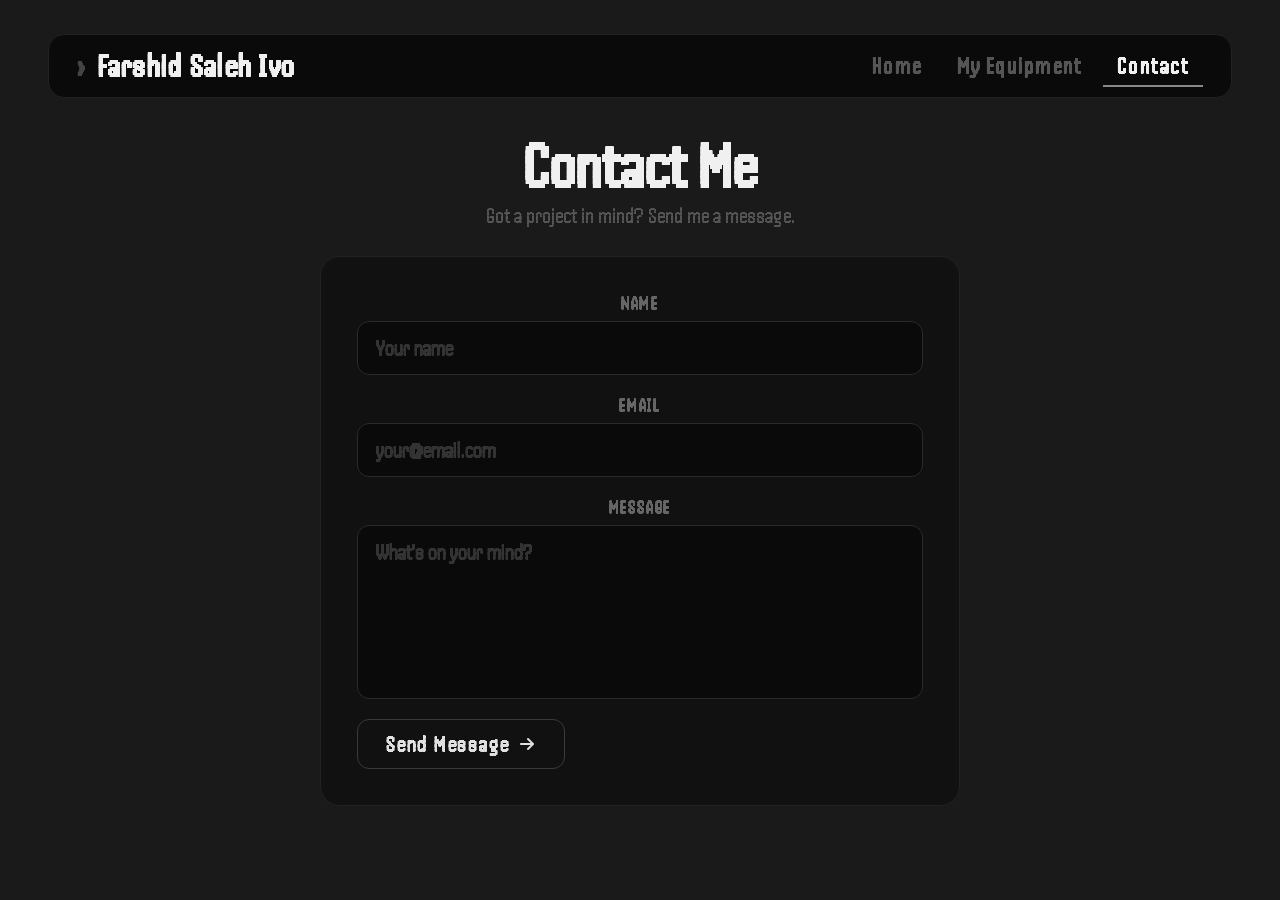
==== Farshid Saleh Ivo - portfolio v1/contactme.html @ 8bd8afdd "Add files via upload" ====
<!DOCTYPE html>
<html lang="en">
<head>
    <meta charset="UTF-8">
    <meta name="viewport" content="width=device-width, initial-scale=1.0">
    <title>Contact — Farshid Saleh Ivo</title>
    <meta name="description" content="Farshid Saleh Ivo — 14 year old web developer from Dhaka, Bangladesh. Available for hire on Fiverr.">
    <meta name="keywords" content="Farshid Saleh Ivo, web developer, Fiverr, Bangladesh, Dhaka">
    <meta name="author" content="Farshid Saleh Ivo">
    <link rel="stylesheet" href="style.css">
    <link rel="stylesheet" href="https://cdnjs.cloudflare.com/ajax/libs/font-awesome/6.5.2/css/all.min.css" integrity="sha512-SnH5WK+bZxgPHs44uWIX+LLJAJ9/2PkPKZ5QiAj6Ta86w+fsb2TkcmfRyVX3pBnMFcV7oQPJkl9QevSCWr3W6A==" crossorigin="anonymous" referrerpolicy="no-referrer" />
    <link rel="preconnect" href="https://fonts.googleapis.com">
    <link rel="preconnect" href="https://fonts.gstatic.com" crossorigin>
    <link href="https://fonts.googleapis.com/css2?family=Handjet:wght@100..900&display=swap" rel="stylesheet">
    <link rel="apple-touch-icon" sizes="180x180" href="/apple-touch-icon.png">
    <link rel="icon" type="image/png" sizes="32x32" href="/favicon-32x32.png">
    <link rel="icon" type="image/png" sizes="16x16" href="/favicon-16x16.png">
    <link rel="manifest" href="/site.webmanifest">
    <style>
        .contact-wrap {
            margin: 20px 30px;
            display: flex;
            flex-direction: column;
            align-items: center;
            text-align: center;
        }

        .contact-header {
            margin-bottom: 28px;
        }

        .contact-header h1 {
            font-family: "Handjet", sans-serif;
            font-weight: 900;
            font-variation-settings: "ELGR" 1, "ELSH" 2;
            font-size: 64px;
            color: #f0f0f0;
            margin: 0 0 6px;
            line-height: 1;
        }

        .contact-header p {
            font-family: "Handjet", sans-serif;
            font-weight: 400;
            font-size: 22px;
            color: #555;
            margin: 0;
        }

        .contact-form {
            background: #111;
            border: 1px solid #222;
            border-radius: 20px;
            padding: 36px;
            width: 100%;
            max-width: 640px;
            display: flex;
            flex-direction: column;
            gap: 20px;
        }

        .form-field {
            display: flex;
            flex-direction: column;
            gap: 8px;
        }

        .form-field label {
            font-family: "Handjet", sans-serif;
            font-weight: 700;
            font-variation-settings: "ELGR" 1, "ELSH" 2;
            font-size: 18px;
            color: #666;
            letter-spacing: 0.1em;
            text-transform: uppercase;
            /* override global a font-size */
            font-size: 18px;
        }

        .form-field input,
        .form-field textarea {
            background: #0a0a0a;
            border: 1px solid #2a2a2a;
            border-radius: 12px;
            padding: 14px 18px;
            color: #f0f0f0;
            font-family: "Handjet", sans-serif;
            font-weight: 700;
            font-variation-settings: "ELGR" 1, "ELSH" 2;
            font-size: 22px;
            outline: none;
            transition: border-color 0.2s ease;
            resize: none;
            width: 100%;
        }

        .form-field input::placeholder,
        .form-field textarea::placeholder {
            color: #333;
        }

        .form-field input:focus,
        .form-field textarea:focus {
            border-color: #555;
        }

        .form-submit {
            display: inline-flex;
            align-items: center;
            gap: 10px;
            padding: 12px 28px;
            background: transparent;
            color: #e0e0e0;
            font-family: "Handjet", sans-serif;
            font-weight: 700;
            font-variation-settings: "ELGR" 1, "ELSH" 2;
            font-size: 22px;
            letter-spacing: 0.08em;
            border: 1px solid #3a3a3a;
            border-radius: 12px;
            cursor: pointer;
            transition: background 0.2s ease, border-color 0.2s ease, color 0.2s ease;
            align-self: flex-start;
        }

        .form-submit:hover {
            background: #ffffff10;
            border-color: #666;
            color: #fff;
        }

        .form-submit i {
            font-size: 16px;
            transition: transform 0.2s ease;
        }

        .form-submit:hover i {
            transform: translateX(3px);
        }

        /* Success / error states */
        .form-status {
            display: none;
            font-family: "Handjet", sans-serif;
            font-size: 20px;
            font-weight: 700;
            padding: 14px 18px;
            border-radius: 12px;
            border: 1px solid;
        }

        .form-status.success {
            display: block;
            color: #4caf7d;
            border-color: #1e3d2e;
            background: #0d1f18;
        }

        .form-status.error {
            display: block;
            color: #e05555;
            border-color: #3d1e1e;
            background: #1f0d0d;
        }

        @media screen and (max-width: 600px) {
            .contact-wrap { margin: 10px 16px; }
            .contact-header h1 { font-size: 44px; }
            .contact-form { padding: 22px; }
        }
    </style>
</head>
<body>
    <header>
        <div class="hamburger" id="hamburgerMenu">
            <i class="fa-solid fa-bars"></i> MENU
        </div>
        <ul class="tBar" id="navbar">
            <li>
                <a class="nav-logo" href="index.html"><span class="nav-logo__arrow">›</span> Farshid Saleh Ivo</a>
            </li>
            <li class="nav-links">
                <a class="nav-link" href="index.html">Home</a>
                <a class="nav-link" href="equipment.html">My Equipment</a>
                <a class="nav-link active" href="contactme.html">Contact</a>
            </li>
        </ul>
    </header>

    <section>
        <div class="contact-wrap">
            <div class="contact-header">
                <h1>Contact Me</h1>
                <p>Got a project in mind? Send me a message.</p>
            </div>

            <!-- !! Replace YOUR_FORM_ID with your actual Formspree form ID !! -->
            <form class="contact-form" id="contactForm" action="https://formspree.io/f/YOUR_FORM_ID" method="POST">

                <div class="form-field">
                    <label for="name">Name</label>
                    <input type="text" id="name" name="name" placeholder="Your name" required>
                </div>

                <div class="form-field">
                    <label for="email">Email</label>
                    <input type="email" id="email" name="email" placeholder="your@email.com" required>
                </div>

                <div class="form-field">
                    <label for="message">Message</label>
                    <textarea id="message" name="message" rows="6" placeholder="What's on your mind?" required></textarea>
                </div>

                <div class="form-status" id="formStatus"></div>

                <button type="submit" class="form-submit">
                    Send Message <i class="fa-solid fa-arrow-right"></i>
                </button>

            </form>
        </div>
    </section>

    <script>
        // Hamburger
        const hamburger = document.getElementById('hamburgerMenu');
        const navbar = document.getElementById('navbar');
        hamburger.addEventListener('click', () => {
            navbar.classList.toggle('mobile-open');
            navbar.style.display = navbar.classList.contains('mobile-open') ? 'flex' : '';
        });

        // Form AJAX submit (no page redirect)
        const form = document.getElementById('contactForm');
        const status = document.getElementById('formStatus');

        form.addEventListener('submit', async (e) => {
            e.preventDefault();
            const btn = form.querySelector('.form-submit');
            btn.textContent = 'Sending...';
            btn.disabled = true;

            try {
                const res = await fetch(form.action, {
                    method: 'POST',
                    body: new FormData(form),
                    headers: { 'Accept': 'application/json' }
                });

                if (res.ok) {
                    status.textContent = '✓ Message sent! I\'ll get back to you soon.';
                    status.className = 'form-status success';
                    form.reset();
                } else {
                    throw new Error();
                }
            } catch {
                status.textContent = '✕ Something went wrong. Try emailing me directly.';
                status.className = 'form-status error';
            }

            btn.innerHTML = 'Send Message <i class="fa-solid fa-arrow-right"></i>';
            btn.disabled = false;
        });
    </script>
</body>
</html>
---- Farshid Saleh Ivo - portfolio v1/style.css ----
/* ── Base ───────────────────────────────────────── */
*, *::before, *::after { box-sizing: border-box; }

body {
    padding: 10px;
    color: aliceblue;
    background-color: #1a1a1a;
    font-family: "Handjet", sans-serif;
    font-weight: 700;
    font-style: normal;
    font-variation-settings: "ELGR" 1, "ELSH" 2;
}

/* ── Nav ────────────────────────────────────────── */
header {
    position: sticky;
    top: 0;
    z-index: 100;
    padding: 16px 30px;
}

.tBar {
    display: flex;
    align-items: center;
    justify-content: space-between;
    background-color: #0a0a0aee;
    border: 1px solid #222;
    padding: 0 28px;
    border-radius: 16px;
    list-style-type: none;
    margin: 0;
    height: 64px;
    backdrop-filter: blur(12px);
}

.tBar li {
    display: flex;
    align-items: center;
    gap: 6px;
    height: 100%;
}

.tBar li:first-child {
    flex: 1;
}

.tBar .nav-logo {
    font-size: 32px;
    font-family: "Handjet", sans-serif;
    font-weight: 900;
    font-variation-settings: "ELGR" 1, "ELSH" 2;
    color: #f0f0f0;
    letter-spacing: 0.04em;
    text-decoration: none;
    transition: color 0.2s ease;
}

.tBar .nav-logo:hover { color: #fff; }

.nav-logo__arrow {
    color: #444;
    margin-right: 4px;
    transition: color 0.2s ease;
    font-style: normal;
    line-height: 1;
}

.tBar .nav-logo:hover .nav-logo__arrow { color: #888; }

.nav-divider {
    display: none;
}

.nav-links {
    display: flex;
    align-items: center;
    gap: 4px;
    height: 100%;
}

.nav-link {
    font-family: "Handjet", sans-serif;
    font-weight: 700;
    font-variation-settings: "ELGR" 1, "ELSH" 2;
    font-size: 24px;
    color: #555;
    text-decoration: none;
    letter-spacing: 0.06em;
    padding: 6px 14px;
    border-radius: 0;
    border: none;
    border-bottom: 2px solid transparent;
    transition: color 0.2s ease, border-color 0.2s ease;
}

.nav-link:hover {
    color: #c0c0c0;
    border-bottom-color: #444;
}

.nav-link.active {
    color: #f0f0f0;
    border-bottom-color: #888;
}

a {
    color: rgb(117, 117, 117);
    text-decoration: none;
    font-size: 40px;
    transition: color 0.3s ease-in;
}

a:hover {
    color: aliceblue;
}

/* ── Products Grid ──────────────────────────────── */
.products-grid {
    display: grid;
    grid-template-columns: repeat(auto-fill, minmax(260px, 1fr));
    gap: 24px;
    margin: 20px 30px;
}

/* ── Product Card ───────────────────────────────── */
.product-card {
    position: relative;
    background: #111111;
    border: 1px solid #2a2a2a;
    border-radius: 20px;
    overflow: hidden;
    display: flex;
    flex-direction: column;
    transition: transform 0.25s ease, border-color 0.25s ease, box-shadow 0.25s ease;
}

.product-card:hover {
    transform: translateY(-6px);
    border-color: #444;
    box-shadow: 0 16px 40px rgba(0, 0, 0, 0.6);
}

/* Badge */
.product-card__badge {
    position: absolute;
    top: 14px;
    left: 14px;
    background: #ffffff12;
    border: 1px solid #ffffff22;
    color: #e0e0e0;
    font-size: 14px;
    font-family: "Handjet", sans-serif;
    font-weight: 700;
    letter-spacing: 0.08em;
    padding: 4px 12px;
    border-radius: 30px;
    backdrop-filter: blur(6px);
    text-transform: uppercase;
    z-index: 1;
}

/* Image area */
.product-card__image-wrap {
    background: #1e1e1e;
    display: flex;
    align-items: center;
    justify-content: center;
    padding: 28px 20px;
    border-bottom: 1px solid #2a2a2a;
    min-height: 220px;
}

.product-card__image {
    max-width: 100%;
    max-height: 200px;
    object-fit: contain;
    display: block;
    transition: transform 0.3s ease;
}

.product-card:hover .product-card__image {
    transform: scale(1.04);
}

/* Body */
.product-card__body {
    display: flex;
    flex-direction: column;
    gap: 8px;
    padding: 20px;
    flex: 1;
}

.product-card__brand {
    font-size: 14px;
    letter-spacing: 0.12em;
    text-transform: uppercase;
    color: #888;
    font-family: "Handjet", sans-serif;
}

.product-card__name {
    margin: 0;
    font-size: 28px;
    font-weight: 700;
    color: #f0f0f0;
    font-family: "Handjet", sans-serif;
    line-height: 1.1;
}

.product-card__desc {
    margin: 0;
    font-size: 16px;
    color: #777;
    font-family: "Handjet", sans-serif;
    font-weight: 400;
    line-height: 1.4;
    flex: 1;
}

/* CTA Button */
.product-card__btn {
    display: inline-flex;
    align-items: center;
    gap: 8px;
    margin-top: 12px;
    padding: 10px 20px;
    background: transparent;
    color: #e0e0e0;
    font-size: 18px;
    font-family: "Handjet", sans-serif;
    font-weight: 700;
    letter-spacing: 0.06em;
    border: 1px solid #3a3a3a;
    border-radius: 12px;
    text-decoration: none;
    transition: background 0.2s ease, border-color 0.2s ease, color 0.2s ease;
    align-self: flex-start;
}

.product-card__btn:hover {
    background: #ffffff10;
    border-color: #666;
    color: #fff;
}

.product-card__btn i {
    font-size: 14px;
    transition: transform 0.2s ease;
}

.product-card__btn:hover i {
    transform: translate(2px, -2px);
}

/* ── Legacy containers (keep for other pages) ───── */
.fContainer {
    display: flex;
    justify-content: space-between;
    background-color: #000000;
    padding: 20px;
    border-radius: 20px;
    margin: 10px 30px;
    box-shadow: 0px 0px 10px rgb(0, 0, 0);
}

.fContainerDiv1 { padding: 20px; padding-top: 40px; }
.containerText { font-size: 30px; padding: 20px; }

.sContainer {
    display: flex;
    justify-content: space-between;
    background-color: #000000;
    padding: 20px;
    border-radius: 20px;
    margin: 10px 30px;
}

/* ── Skills toggle ──────────────────────────────── */
.hidden { display: none; }

#toggleButton {
    margin-bottom: 10px;
    cursor: pointer;
    background-color: #696969;
    color: white;
    border: none;
    padding: 10px;
    border-radius: 5px;
}

#skillsList {
    overflow: hidden;
    max-height: 0;
    transition: max-height 0.5s ease-out;
}

#skillsList.expanded {
    max-height: 500px;
    transition: max-height 0.5s ease-in;
}

#skillsList li { opacity: 0; transition: opacity 0.5s ease-in-out; }
#skillsList.expanded li { opacity: 1; }

/* ── Mobile ─────────────────────────────────────── */
.hamburger { display: none; }

@media screen and (max-width: 600px) {
    .fContainerDiv1 { display: none; }

    header {
        padding: 12px 16px;
    }

    .tBar {
        display: none;
    }

    .tBar.mobile-open {
        display: flex;
        flex-direction: column;
        height: auto;
        padding: 16px 20px;
        gap: 8px;
        border-radius: 16px;
        margin-top: 8px;
    }

    .tBar.mobile-open li {
        width: 100%;
        height: auto;
    }

    .tBar.mobile-open .nav-links {
        flex-direction: column;
        align-items: flex-start;
        gap: 4px;
        width: 100%;
        height: auto;
    }

    .tBar.mobile-open .nav-link {
        width: 100%;
        font-size: 28px;
    }

    .hamburger {
        display: flex;
        align-items: center;
        gap: 10px;
        cursor: pointer;
        font-family: "Handjet", sans-serif;
        font-weight: 700;
        font-size: 28px;
        font-variation-settings: "ELGR" 1, "ELSH" 2;
        color: #555;
        padding: 10px 16px;
        border: 1px solid #222;
        border-radius: 12px;
        background: #0a0a0a;
        letter-spacing: 0.06em;
        transition: color 0.2s ease, border-color 0.2s ease;
        width: 100%;
        z-index: 21;
    }

    .hamburger:hover {
        color: aliceblue;
        border-color: #444;
    }

    .products-grid {
        grid-template-columns: 1fr;
        margin: 10px 16px;
    }
}

.showNav {
    background-color: #000000;
    padding: 20px;
    border-radius: 20px;
    list-style-type: none;
    margin: 10px 30px;
}

/* ── Disclaimer ─────────────────────────────────── */
.disclaimer-section {
    margin: 10px 30px 30px;
}

.disclaimer-btn {
    display: inline-flex;
    align-items: center;
    gap: 8px;
    background: transparent;
    color: #888;
    font-family: "Handjet", sans-serif;
    font-weight: 700;
    font-size: 20px;
    font-variation-settings: "ELGR" 1, "ELSH" 2;
    letter-spacing: 0.06em;
    padding: 8px 18px;
    border: 1px solid #2a2a2a;
    border-radius: 12px;
    cursor: pointer;
    transition: color 0.2s ease, border-color 0.2s ease, background 0.2s ease;
}

.disclaimer-btn:hover {
    color: aliceblue;
    border-color: #555;
    background: #ffffff08;
}

.disclaimer-btn__chevron {
    font-size: 12px;
    transition: transform 0.3s ease;
}

.disclaimer-btn[aria-expanded="true"] .disclaimer-btn__chevron {
    transform: rotate(180deg);
}

.disclaimer-body {
    overflow: hidden;
    max-height: 0;
    transition: max-height 0.4s ease, opacity 0.4s ease;
    opacity: 0;
}

.disclaimer-body.open {
    max-height: 200px;
    opacity: 1;
}

.disclaimer-text {
    margin: 12px 0 0;
    font-family: "Handjet", sans-serif;
    font-weight: 400;
    font-size: 18px;
    color: #666;
    line-height: 1.5;
    padding: 16px 20px;
    background: #111;
    border: 1px solid #2a2a2a;
    border-radius: 12px;
}
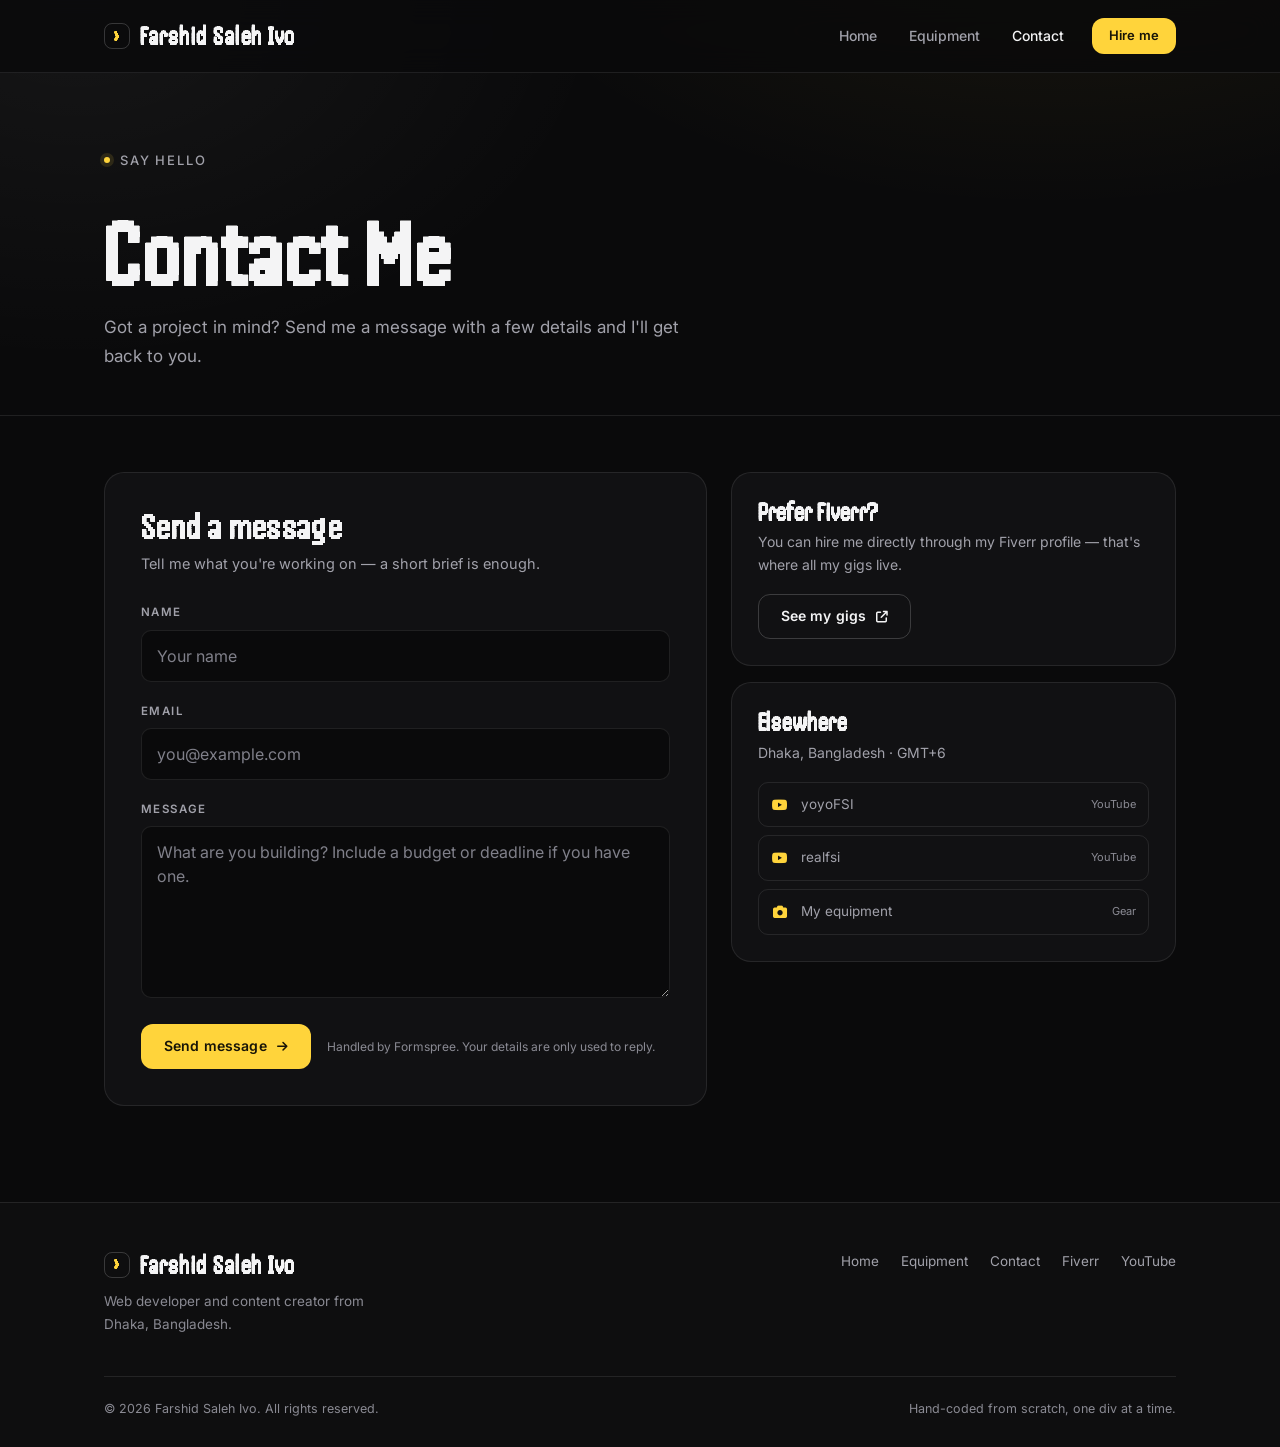
==== commit dd799166: "redesign" ====
--- a/Farshid Saleh Ivo - portfolio v1/contactme.html
+++ b/Farshid Saleh Ivo - portfolio v1/contactme.html
@@ -1,268 +1,170 @@
-<!DOCTYPE html>
-<html lang="en">
-<head>
-    <meta charset="UTF-8">
-    <meta name="viewport" content="width=device-width, initial-scale=1.0">
-    <title>Contact — Farshid Saleh Ivo</title>
-    <meta name="description" content="Farshid Saleh Ivo — 14 year old web developer from Dhaka, Bangladesh. Available for hire on Fiverr.">
-    <meta name="keywords" content="Farshid Saleh Ivo, web developer, Fiverr, Bangladesh, Dhaka">
-    <meta name="author" content="Farshid Saleh Ivo">
-    <link rel="stylesheet" href="style.css">
-    <link rel="stylesheet" href="https://cdnjs.cloudflare.com/ajax/libs/font-awesome/6.5.2/css/all.min.css" integrity="sha512-SnH5WK+bZxgPHs44uWIX+LLJAJ9/2PkPKZ5QiAj6Ta86w+fsb2TkcmfRyVX3pBnMFcV7oQPJkl9QevSCWr3W6A==" crossorigin="anonymous" referrerpolicy="no-referrer" />
-    <link rel="preconnect" href="https://fonts.googleapis.com">
-    <link rel="preconnect" href="https://fonts.gstatic.com" crossorigin>
-    <link href="https://fonts.googleapis.com/css2?family=Handjet:wght@100..900&display=swap" rel="stylesheet">
-    <link rel="apple-touch-icon" sizes="180x180" href="/apple-touch-icon.png">
-    <link rel="icon" type="image/png" sizes="32x32" href="/favicon-32x32.png">
-    <link rel="icon" type="image/png" sizes="16x16" href="/favicon-16x16.png">
-    <link rel="manifest" href="/site.webmanifest">
-    <style>
-        .contact-wrap {
-            margin: 20px 30px;
-            display: flex;
-            flex-direction: column;
-            align-items: center;
-            text-align: center;
-        }
-
-        .contact-header {
-            margin-bottom: 28px;
-        }
-
-        .contact-header h1 {
-            font-family: "Handjet", sans-serif;
-            font-weight: 900;
-            font-variation-settings: "ELGR" 1, "ELSH" 2;
-            font-size: 64px;
-            color: #f0f0f0;
-            margin: 0 0 6px;
-            line-height: 1;
-        }
-
-        .contact-header p {
-            font-family: "Handjet", sans-serif;
-            font-weight: 400;
-            font-size: 22px;
-            color: #555;
-            margin: 0;
-        }
-
-        .contact-form {
-            background: #111;
-            border: 1px solid #222;
-            border-radius: 20px;
-            padding: 36px;
-            width: 100%;
-            max-width: 640px;
-            display: flex;
-            flex-direction: column;
-            gap: 20px;
-        }
-
-        .form-field {
-            display: flex;
-            flex-direction: column;
-            gap: 8px;
-        }
-
-        .form-field label {
-            font-family: "Handjet", sans-serif;
-            font-weight: 700;
-            font-variation-settings: "ELGR" 1, "ELSH" 2;
-            font-size: 18px;
-            color: #666;
-            letter-spacing: 0.1em;
-            text-transform: uppercase;
-            /* override global a font-size */
-            font-size: 18px;
-        }
-
-        .form-field input,
-        .form-field textarea {
-            background: #0a0a0a;
-            border: 1px solid #2a2a2a;
-            border-radius: 12px;
-            padding: 14px 18px;
-            color: #f0f0f0;
-            font-family: "Handjet", sans-serif;
-            font-weight: 700;
-            font-variation-settings: "ELGR" 1, "ELSH" 2;
-            font-size: 22px;
-            outline: none;
-            transition: border-color 0.2s ease;
-            resize: none;
-            width: 100%;
-        }
-
-        .form-field input::placeholder,
-        .form-field textarea::placeholder {
-            color: #333;
-        }
-
-        .form-field input:focus,
-        .form-field textarea:focus {
-            border-color: #555;
-        }
-
-        .form-submit {
-            display: inline-flex;
-            align-items: center;
-            gap: 10px;
-            padding: 12px 28px;
-            background: transparent;
-            color: #e0e0e0;
-            font-family: "Handjet", sans-serif;
-            font-weight: 700;
-            font-variation-settings: "ELGR" 1, "ELSH" 2;
-            font-size: 22px;
-            letter-spacing: 0.08em;
-            border: 1px solid #3a3a3a;
-            border-radius: 12px;
-            cursor: pointer;
-            transition: background 0.2s ease, border-color 0.2s ease, color 0.2s ease;
-            align-self: flex-start;
-        }
-
-        .form-submit:hover {
-            background: #ffffff10;
-            border-color: #666;
-            color: #fff;
-        }
-
-        .form-submit i {
-            font-size: 16px;
-            transition: transform 0.2s ease;
-        }
-
-        .form-submit:hover i {
-            transform: translateX(3px);
-        }
-
-        /* Success / error states */
-        .form-status {
-            display: none;
-            font-family: "Handjet", sans-serif;
-            font-size: 20px;
-            font-weight: 700;
-            padding: 14px 18px;
-            border-radius: 12px;
-            border: 1px solid;
-        }
-
-        .form-status.success {
-            display: block;
-            color: #4caf7d;
-            border-color: #1e3d2e;
-            background: #0d1f18;
-        }
-
-        .form-status.error {
-            display: block;
-            color: #e05555;
-            border-color: #3d1e1e;
-            background: #1f0d0d;
-        }
-
-        @media screen and (max-width: 600px) {
-            .contact-wrap { margin: 10px 16px; }
-            .contact-header h1 { font-size: 44px; }
-            .contact-form { padding: 22px; }
-        }
-    </style>
-</head>
-<body>
-    <header>
-        <div class="hamburger" id="hamburgerMenu">
-            <i class="fa-solid fa-bars"></i> MENU
-        </div>
-        <ul class="tBar" id="navbar">
-            <li>
-                <a class="nav-logo" href="index.html"><span class="nav-logo__arrow">›</span> Farshid Saleh Ivo</a>
-            </li>
-            <li class="nav-links">
-                <a class="nav-link" href="index.html">Home</a>
-                <a class="nav-link" href="equipment.html">My Equipment</a>
-                <a class="nav-link active" href="contactme.html">Contact</a>
-            </li>
-        </ul>
-    </header>
-
-    <section>
-        <div class="contact-wrap">
-            <div class="contact-header">
-                <h1>Contact Me</h1>
-                <p>Got a project in mind? Send me a message.</p>
-            </div>
-
-            <!-- !! Replace YOUR_FORM_ID with your actual Formspree form ID !! -->
-            <form class="contact-form" id="contactForm" action="https://formspree.io/f/YOUR_FORM_ID" method="POST">
-
-                <div class="form-field">
-                    <label for="name">Name</label>
-                    <input type="text" id="name" name="name" placeholder="Your name" required>
-                </div>
-
-                <div class="form-field">
-                    <label for="email">Email</label>
-                    <input type="email" id="email" name="email" placeholder="your@email.com" required>
-                </div>
-
-                <div class="form-field">
-                    <label for="message">Message</label>
-                    <textarea id="message" name="message" rows="6" placeholder="What's on your mind?" required></textarea>
-                </div>
-
-                <div class="form-status" id="formStatus"></div>
-
-                <button type="submit" class="form-submit">
-                    Send Message <i class="fa-solid fa-arrow-right"></i>
-                </button>
-
-            </form>
-        </div>
-    </section>
-
-    <script>
-        // Hamburger
-        const hamburger = document.getElementById('hamburgerMenu');
-        const navbar = document.getElementById('navbar');
-        hamburger.addEventListener('click', () => {
-            navbar.classList.toggle('mobile-open');
-            navbar.style.display = navbar.classList.contains('mobile-open') ? 'flex' : '';
-        });
-
-        // Form AJAX submit (no page redirect)
-        const form = document.getElementById('contactForm');
-        const status = document.getElementById('formStatus');
-
-        form.addEventListener('submit', async (e) => {
-            e.preventDefault();
-            const btn = form.querySelector('.form-submit');
-            btn.textContent = 'Sending...';
-            btn.disabled = true;
-
-            try {
-                const res = await fetch(form.action, {
-                    method: 'POST',
-                    body: new FormData(form),
-                    headers: { 'Accept': 'application/json' }
-                });
-
-                if (res.ok) {
-                    status.textContent = '✓ Message sent! I\'ll get back to you soon.';
-                    status.className = 'form-status success';
-                    form.reset();
-                } else {
-                    throw new Error();
-                }
-            } catch {
-                status.textContent = '✕ Something went wrong. Try emailing me directly.';
-                status.className = 'form-status error';
-            }
-
-            btn.innerHTML = 'Send Message <i class="fa-solid fa-arrow-right"></i>';
-            btn.disabled = false;
-        });
-    </script>
-</body>
-</html>+<!DOCTYPE html>
+<html lang="en">
+<head>
+    <meta charset="UTF-8">
+    <meta name="viewport" content="width=device-width, initial-scale=1">
+    <title>Contact — Farshid Saleh Ivo</title>
+    <meta name="description" content="Contact Farshid Saleh Ivo about a website, video editing or design project. Send a message or reach out through Fiverr.">
+    <meta name="author" content="Farshid Saleh Ivo">
+    <meta name="theme-color" content="#0a0a0b">
+    <meta name="robots" content="index, follow">
+    <link rel="canonical" href="https://farshidsalehivo.netlify.app/contactme.html">
+
+    <meta property="og:type" content="website">
+    <meta property="og:site_name" content="Farshid Saleh Ivo">
+    <meta property="og:title" content="Contact — Farshid Saleh Ivo">
+    <meta property="og:description" content="Got a project in mind? Send a message about a website, video or design project.">
+    <meta property="og:url" content="https://farshidsalehivo.netlify.app/contactme.html">
+    <meta property="og:image" content="https://farshidsalehivo.netlify.app/images/og-cover.jpg">
+    <meta property="og:image:width" content="1200">
+    <meta property="og:image:height" content="630">
+    <meta property="og:image:alt" content="Farshid Saleh Ivo — web developer and content creator">
+    <meta name="twitter:card" content="summary_large_image">
+    <meta name="twitter:title" content="Contact — Farshid Saleh Ivo">
+    <meta name="twitter:description" content="Got a project in mind? Send a message about a website, video or design project.">
+    <meta name="twitter:image" content="https://farshidsalehivo.netlify.app/images/og-cover.jpg">
+
+    <link rel="icon" href="favicon.ico" sizes="any">
+    <link rel="apple-touch-icon" sizes="180x180" href="apple-touch-icon.png">
+    <link rel="manifest" href="site.webmanifest">
+
+    <link rel="preconnect" href="https://fonts.googleapis.com">
+    <link rel="preconnect" href="https://fonts.gstatic.com" crossorigin>
+    <link rel="preconnect" href="https://cdnjs.cloudflare.com" crossorigin>
+    <link href="https://fonts.googleapis.com/css2?family=Handjet:wght@400..900&family=Inter:wght@400;500;600&display=swap" rel="stylesheet">
+    <link rel="stylesheet" href="https://cdnjs.cloudflare.com/ajax/libs/font-awesome/6.5.2/css/all.min.css" integrity="sha512-SnH5WK+bZxgPHs44uWIX+LLJAJ9/2PkPKZ5QiAj6Ta86w+fsb2TkcmfRyVX3pBnMFcV7oQPJkl9QevSCWr3W6A==" crossorigin="anonymous" referrerpolicy="no-referrer">
+    <link rel="stylesheet" href="style.css">
+    <script src="app.js" defer></script>
+</head>
+<body>
+    <a class="skip-link" href="#main">Skip to content</a>
+
+    <header class="site-header">
+        <div class="wrap header-inner">
+            <a class="logo" href="index.html" aria-label="Farshid Saleh Ivo — home">
+                <span class="logo__mark" aria-hidden="true">›</span> Farshid Saleh Ivo
+            </a>
+            <button class="nav-toggle" id="navToggle" type="button" aria-expanded="false" aria-controls="siteNav" aria-label="Open menu">
+                <span class="nav-toggle__bars" aria-hidden="true"><span></span><span></span></span>
+                <span class="nav-toggle__label">Menu</span>
+            </button>
+            <nav class="site-nav" id="siteNav" aria-label="Main">
+                <a href="index.html">Home</a>
+                <a href="equipment.html">Equipment</a>
+                <a href="contactme.html" aria-current="page">Contact</a>
+                <a class="btn btn--accent btn--sm" href="https://www.fiverr.com/yoyofsi?public_mode=true" target="_blank" rel="noopener">Hire me</a>
+            </nav>
+        </div>
+    </header>
+
+    <main id="main">
+        <div class="page-head">
+            <div class="wrap">
+                <p class="eyebrow"><span class="dot" aria-hidden="true"></span> Say hello</p>
+                <h1>Contact Me</h1>
+                <p class="lede">
+                    Got a project in mind? Send me a message with a few details and I'll get back to you.
+                </p>
+            </div>
+        </div>
+
+        <div class="wrap">
+            <div class="contact-layout">
+                <form class="form-card" id="contactForm" action="https://formspree.io/f/mlgvylbv" method="POST">
+                    <h2>Send a message</h2>
+                    <p class="form-card__intro">Tell me what you're working on — a short brief is enough.</p>
+
+                    <input type="hidden" name="_subject" value="New message from farshidsalehivo.netlify.app">
+                    <div class="form-honeypot" hidden>
+                        <label for="company">Company</label>
+                        <input type="text" id="company" name="_gotcha" tabindex="-1" autocomplete="off">
+                    </div>
+
+                    <div class="form-field">
+                        <label for="name">Name</label>
+                        <input type="text" id="name" name="name" placeholder="Your name" autocomplete="name" required>
+                    </div>
+
+                    <div class="form-field">
+                        <label for="email">Email</label>
+                        <input type="email" id="email" name="email" placeholder="you@example.com" autocomplete="email" inputmode="email" required>
+                    </div>
+
+                    <div class="form-field">
+                        <label for="message">Message</label>
+                        <textarea id="message" name="message" rows="6" placeholder="What are you building? Include a budget or deadline if you have one." required></textarea>
+                    </div>
+
+                    <div class="form-status" id="formStatus" role="status" aria-live="polite"></div>
+
+                    <div class="form-footer">
+                        <button type="submit" class="btn btn--accent" id="submitBtn">
+                            Send message <i class="fa-solid fa-arrow-right" aria-hidden="true"></i>
+                        </button>
+                        <p class="form-note">Handled by Formspree. Your details are only used to reply.</p>
+                    </div>
+                </form>
+
+                <aside class="contact-aside" aria-label="Other ways to contact me">
+                    <div class="aside-card">
+                        <h2>Prefer Fiverr?</h2>
+                        <p>You can hire me directly through my Fiverr profile — that's where all my gigs live.</p>
+                        <p class="aside-card__cta">
+                            <a class="btn btn--ghost" href="https://www.fiverr.com/yoyofsi?public_mode=true" target="_blank" rel="noopener">
+                                See my gigs <i class="fa-solid fa-arrow-up-right-from-square" aria-hidden="true"></i>
+                            </a>
+                        </p>
+                    </div>
+
+                    <div class="aside-card">
+                        <h2>Elsewhere</h2>
+                        <p>Dhaka, Bangladesh · GMT+6</p>
+                        <ul class="aside-list">
+                            <li>
+                                <a href="https://www.youtube.com/@yoyoFSI?app=desktop" target="_blank" rel="noopener">
+                                    <i class="fa-brands fa-youtube" aria-hidden="true"></i> yoyoFSI
+                                    <span>YouTube</span>
+                                </a>
+                            </li>
+                            <li>
+                                <a href="https://www.youtube.com/@cheetota" target="_blank" rel="noopener">
+                                    <i class="fa-brands fa-youtube" aria-hidden="true"></i> realfsi
+                                    <span>YouTube</span>
+                                </a>
+                            </li>
+                            <li>
+                                <a href="equipment.html">
+                                    <i class="fa-solid fa-camera" aria-hidden="true"></i> My equipment
+                                    <span>Gear</span>
+                                </a>
+                            </li>
+                        </ul>
+                    </div>
+                </aside>
+            </div>
+        </div>
+    </main>
+
+    <footer class="site-footer">
+        <div class="wrap">
+            <div class="footer__inner">
+                <div class="footer__brand">
+                    <a class="logo" href="index.html"><span class="logo__mark" aria-hidden="true">›</span> Farshid Saleh Ivo</a>
+                    <p>Web developer and content creator from Dhaka, Bangladesh.</p>
+                </div>
+                <nav class="footer__links" aria-label="Footer">
+                    <a href="index.html">Home</a>
+                    <a href="equipment.html">Equipment</a>
+                    <a href="contactme.html">Contact</a>
+                    <a href="https://www.fiverr.com/yoyofsi?public_mode=true" target="_blank" rel="noopener">Fiverr</a>
+                    <a href="https://www.youtube.com/@yoyoFSI?app=desktop" target="_blank" rel="noopener">YouTube</a>
+                </nav>
+            </div>
+            <div class="footer__bottom">
+                <span>© <span data-year>2026</span> Farshid Saleh Ivo. All rights reserved.</span>
+                <span>Hand-coded from scratch, one div at a time.</span>
+            </div>
+        </div>
+    </footer>
+</body>
+</html>
--- a/Farshid Saleh Ivo - portfolio v1/style.css
+++ b/Farshid Saleh Ivo - portfolio v1/style.css
@@ -1,448 +1,1821 @@
-/* ── Base ───────────────────────────────────────── */
-*, *::before, *::after { box-sizing: border-box; }
-
-body {
-    padding: 10px;
-    color: aliceblue;
-    background-color: #1a1a1a;
-    font-family: "Handjet", sans-serif;
-    font-weight: 700;
-    font-style: normal;
-    font-variation-settings: "ELGR" 1, "ELSH" 2;
-}
-
-/* ── Nav ────────────────────────────────────────── */
-header {
-    position: sticky;
-    top: 0;
-    z-index: 100;
-    padding: 16px 30px;
-}
-
-.tBar {
-    display: flex;
-    align-items: center;
-    justify-content: space-between;
-    background-color: #0a0a0aee;
-    border: 1px solid #222;
-    padding: 0 28px;
-    border-radius: 16px;
-    list-style-type: none;
-    margin: 0;
-    height: 64px;
-    backdrop-filter: blur(12px);
-}
-
-.tBar li {
-    display: flex;
-    align-items: center;
-    gap: 6px;
-    height: 100%;
-}
-
-.tBar li:first-child {
-    flex: 1;
-}
-
-.tBar .nav-logo {
-    font-size: 32px;
-    font-family: "Handjet", sans-serif;
-    font-weight: 900;
-    font-variation-settings: "ELGR" 1, "ELSH" 2;
-    color: #f0f0f0;
-    letter-spacing: 0.04em;
-    text-decoration: none;
-    transition: color 0.2s ease;
-}
-
-.tBar .nav-logo:hover { color: #fff; }
-
-.nav-logo__arrow {
-    color: #444;
-    margin-right: 4px;
-    transition: color 0.2s ease;
-    font-style: normal;
-    line-height: 1;
-}
-
-.tBar .nav-logo:hover .nav-logo__arrow { color: #888; }
-
-.nav-divider {
-    display: none;
-}
-
-.nav-links {
-    display: flex;
-    align-items: center;
-    gap: 4px;
-    height: 100%;
-}
-
-.nav-link {
-    font-family: "Handjet", sans-serif;
-    font-weight: 700;
-    font-variation-settings: "ELGR" 1, "ELSH" 2;
-    font-size: 24px;
-    color: #555;
-    text-decoration: none;
-    letter-spacing: 0.06em;
-    padding: 6px 14px;
-    border-radius: 0;
-    border: none;
-    border-bottom: 2px solid transparent;
-    transition: color 0.2s ease, border-color 0.2s ease;
-}
-
-.nav-link:hover {
-    color: #c0c0c0;
-    border-bottom-color: #444;
-}
-
-.nav-link.active {
-    color: #f0f0f0;
-    border-bottom-color: #888;
-}
-
-a {
-    color: rgb(117, 117, 117);
-    text-decoration: none;
-    font-size: 40px;
-    transition: color 0.3s ease-in;
-}
-
-a:hover {
-    color: aliceblue;
-}
-
-/* ── Products Grid ──────────────────────────────── */
-.products-grid {
-    display: grid;
-    grid-template-columns: repeat(auto-fill, minmax(260px, 1fr));
-    gap: 24px;
-    margin: 20px 30px;
-}
-
-/* ── Product Card ───────────────────────────────── */
-.product-card {
-    position: relative;
-    background: #111111;
-    border: 1px solid #2a2a2a;
-    border-radius: 20px;
-    overflow: hidden;
-    display: flex;
-    flex-direction: column;
-    transition: transform 0.25s ease, border-color 0.25s ease, box-shadow 0.25s ease;
-}
-
-.product-card:hover {
-    transform: translateY(-6px);
-    border-color: #444;
-    box-shadow: 0 16px 40px rgba(0, 0, 0, 0.6);
-}
-
-/* Badge */
-.product-card__badge {
-    position: absolute;
-    top: 14px;
-    left: 14px;
-    background: #ffffff12;
-    border: 1px solid #ffffff22;
-    color: #e0e0e0;
-    font-size: 14px;
-    font-family: "Handjet", sans-serif;
-    font-weight: 700;
-    letter-spacing: 0.08em;
-    padding: 4px 12px;
-    border-radius: 30px;
-    backdrop-filter: blur(6px);
-    text-transform: uppercase;
-    z-index: 1;
-}
-
-/* Image area */
-.product-card__image-wrap {
-    background: #1e1e1e;
-    display: flex;
-    align-items: center;
-    justify-content: center;
-    padding: 28px 20px;
-    border-bottom: 1px solid #2a2a2a;
-    min-height: 220px;
-}
-
-.product-card__image {
-    max-width: 100%;
-    max-height: 200px;
-    object-fit: contain;
-    display: block;
-    transition: transform 0.3s ease;
-}
-
-.product-card:hover .product-card__image {
-    transform: scale(1.04);
-}
-
-/* Body */
-.product-card__body {
-    display: flex;
-    flex-direction: column;
-    gap: 8px;
-    padding: 20px;
-    flex: 1;
-}
-
-.product-card__brand {
-    font-size: 14px;
-    letter-spacing: 0.12em;
-    text-transform: uppercase;
-    color: #888;
-    font-family: "Handjet", sans-serif;
-}
-
-.product-card__name {
-    margin: 0;
-    font-size: 28px;
-    font-weight: 700;
-    color: #f0f0f0;
-    font-family: "Handjet", sans-serif;
-    line-height: 1.1;
-}
-
-.product-card__desc {
-    margin: 0;
-    font-size: 16px;
-    color: #777;
-    font-family: "Handjet", sans-serif;
-    font-weight: 400;
-    line-height: 1.4;
-    flex: 1;
-}
-
-/* CTA Button */
-.product-card__btn {
-    display: inline-flex;
-    align-items: center;
-    gap: 8px;
-    margin-top: 12px;
-    padding: 10px 20px;
-    background: transparent;
-    color: #e0e0e0;
-    font-size: 18px;
-    font-family: "Handjet", sans-serif;
-    font-weight: 700;
-    letter-spacing: 0.06em;
-    border: 1px solid #3a3a3a;
-    border-radius: 12px;
-    text-decoration: none;
-    transition: background 0.2s ease, border-color 0.2s ease, color 0.2s ease;
-    align-self: flex-start;
-}
-
-.product-card__btn:hover {
-    background: #ffffff10;
-    border-color: #666;
-    color: #fff;
-}
-
-.product-card__btn i {
-    font-size: 14px;
-    transition: transform 0.2s ease;
-}
-
-.product-card__btn:hover i {
-    transform: translate(2px, -2px);
-}
-
-/* ── Legacy containers (keep for other pages) ───── */
-.fContainer {
-    display: flex;
-    justify-content: space-between;
-    background-color: #000000;
-    padding: 20px;
-    border-radius: 20px;
-    margin: 10px 30px;
-    box-shadow: 0px 0px 10px rgb(0, 0, 0);
-}
-
-.fContainerDiv1 { padding: 20px; padding-top: 40px; }
-.containerText { font-size: 30px; padding: 20px; }
-
-.sContainer {
-    display: flex;
-    justify-content: space-between;
-    background-color: #000000;
-    padding: 20px;
-    border-radius: 20px;
-    margin: 10px 30px;
-}
-
-/* ── Skills toggle ──────────────────────────────── */
-.hidden { display: none; }
-
-#toggleButton {
-    margin-bottom: 10px;
-    cursor: pointer;
-    background-color: #696969;
-    color: white;
-    border: none;
-    padding: 10px;
-    border-radius: 5px;
-}
-
-#skillsList {
-    overflow: hidden;
-    max-height: 0;
-    transition: max-height 0.5s ease-out;
-}
-
-#skillsList.expanded {
-    max-height: 500px;
-    transition: max-height 0.5s ease-in;
-}
-
-#skillsList li { opacity: 0; transition: opacity 0.5s ease-in-out; }
-#skillsList.expanded li { opacity: 1; }
-
-/* ── Mobile ─────────────────────────────────────── */
-.hamburger { display: none; }
-
-@media screen and (max-width: 600px) {
-    .fContainerDiv1 { display: none; }
-
-    header {
-        padding: 12px 16px;
-    }
-
-    .tBar {
-        display: none;
-    }
-
-    .tBar.mobile-open {
-        display: flex;
-        flex-direction: column;
-        height: auto;
-        padding: 16px 20px;
-        gap: 8px;
-        border-radius: 16px;
-        margin-top: 8px;
-    }
-
-    .tBar.mobile-open li {
-        width: 100%;
-        height: auto;
-    }
-
-    .tBar.mobile-open .nav-links {
-        flex-direction: column;
-        align-items: flex-start;
-        gap: 4px;
-        width: 100%;
-        height: auto;
-    }
-
-    .tBar.mobile-open .nav-link {
-        width: 100%;
-        font-size: 28px;
-    }
-
-    .hamburger {
-        display: flex;
-        align-items: center;
-        gap: 10px;
-        cursor: pointer;
-        font-family: "Handjet", sans-serif;
-        font-weight: 700;
-        font-size: 28px;
-        font-variation-settings: "ELGR" 1, "ELSH" 2;
-        color: #555;
-        padding: 10px 16px;
-        border: 1px solid #222;
-        border-radius: 12px;
-        background: #0a0a0a;
-        letter-spacing: 0.06em;
-        transition: color 0.2s ease, border-color 0.2s ease;
-        width: 100%;
-        z-index: 21;
-    }
-
-    .hamburger:hover {
-        color: aliceblue;
-        border-color: #444;
-    }
-
-    .products-grid {
-        grid-template-columns: 1fr;
-        margin: 10px 16px;
-    }
-}
-
-.showNav {
-    background-color: #000000;
-    padding: 20px;
-    border-radius: 20px;
-    list-style-type: none;
-    margin: 10px 30px;
-}
-
-/* ── Disclaimer ─────────────────────────────────── */
-.disclaimer-section {
-    margin: 10px 30px 30px;
-}
-
-.disclaimer-btn {
-    display: inline-flex;
-    align-items: center;
-    gap: 8px;
-    background: transparent;
-    color: #888;
-    font-family: "Handjet", sans-serif;
-    font-weight: 700;
-    font-size: 20px;
-    font-variation-settings: "ELGR" 1, "ELSH" 2;
-    letter-spacing: 0.06em;
-    padding: 8px 18px;
-    border: 1px solid #2a2a2a;
-    border-radius: 12px;
-    cursor: pointer;
-    transition: color 0.2s ease, border-color 0.2s ease, background 0.2s ease;
-}
-
-.disclaimer-btn:hover {
-    color: aliceblue;
-    border-color: #555;
-    background: #ffffff08;
-}
-
-.disclaimer-btn__chevron {
-    font-size: 12px;
-    transition: transform 0.3s ease;
-}
-
-.disclaimer-btn[aria-expanded="true"] .disclaimer-btn__chevron {
-    transform: rotate(180deg);
-}
-
-.disclaimer-body {
-    overflow: hidden;
-    max-height: 0;
-    transition: max-height 0.4s ease, opacity 0.4s ease;
-    opacity: 0;
-}
-
-.disclaimer-body.open {
-    max-height: 200px;
-    opacity: 1;
-}
-
-.disclaimer-text {
-    margin: 12px 0 0;
-    font-family: "Handjet", sans-serif;
-    font-weight: 400;
-    font-size: 18px;
-    color: #666;
-    line-height: 1.5;
-    padding: 16px 20px;
-    background: #111;
-    border: 1px solid #2a2a2a;
-    border-radius: 12px;
-}+/* ==========================================================================
+   Farshid Saleh Ivo — portfolio
+   1. Tokens        6. Sections       11. Contact
+   2. Base          7. Skills         12. Footer
+   3. Header/nav    8. Channels       13. Memorial notice
+   4. Buttons       9. Reviews        14. 404
+   5. Hero          10. Equipment     15. Responsive
+   ========================================================================== */
+
+/* 1. Tokens ---------------------------------------------------------------- */
+:root {
+    color-scheme: dark;
+    accent-color: var(--accent);
+    --bg: #0a0a0b;
+    --surface: #111113;
+    --surface-2: #17171a;
+    --surface-3: #1e1e22;
+    --border: rgba(255, 255, 255, 0.09);
+    --border-strong: rgba(255, 255, 255, 0.18);
+    --text: #f4f4f5;
+    --text-muted: #a1a1aa;
+    --text-dim: #8a8a93;
+    --accent: #ffd43b;
+    --accent-soft: rgba(255, 212, 59, 0.12);
+    --accent-ink: #171407;
+    --danger: #f0776c;
+    --success: #5fd39b;
+
+    --font-display: "Handjet", ui-sans-serif, system-ui, sans-serif;
+    --font-body: "Inter", system-ui, -apple-system, "Segoe UI", Roboto, sans-serif;
+
+    --radius: 20px;
+    --radius-sm: 12px;
+    --wrap: 1120px;
+    --header-h: 72px;
+
+    --ease: cubic-bezier(0.22, 1, 0.36, 1);
+    --shadow: 0 30px 60px -35px rgba(0, 0, 0, 0.95);
+}
+
+/* 2. Base ------------------------------------------------------------------ */
+*,
+*::before,
+*::after {
+    box-sizing: border-box;
+}
+
+html {
+    scroll-behavior: smooth;
+    -webkit-text-size-adjust: 100%;
+}
+
+body {
+    min-height: 100vh;
+    margin: 0;
+    color: var(--text);
+    background-color: var(--bg);
+    background-image:
+        radial-gradient(900px 520px at 82% -10%, rgba(255, 212, 59, 0.08), transparent 68%),
+        radial-gradient(760px 520px at 6% 0%, rgba(255, 255, 255, 0.05), transparent 70%);
+    background-repeat: no-repeat;
+    font-family: var(--font-body);
+    font-size: 16px;
+    line-height: 1.6;
+    -webkit-font-smoothing: antialiased;
+    text-rendering: optimizeLegibility;
+}
+
+h1,
+h2,
+h3,
+h4 {
+    margin: 0;
+    font-family: var(--font-display);
+    font-weight: 800;
+    font-variation-settings: "ELGR" 1, "ELSH" 2;
+    line-height: 0.98;
+    letter-spacing: 0.01em;
+    color: var(--text);
+}
+
+p {
+    margin: 0;
+}
+
+img,
+picture,
+svg {
+    display: block;
+    max-width: 100%;
+}
+
+a {
+    color: inherit;
+    text-decoration: none;
+}
+
+ul,
+ol {
+    margin: 0;
+    padding: 0;
+    list-style: none;
+}
+
+button {
+    font: inherit;
+    color: inherit;
+}
+
+::selection {
+    background: var(--accent);
+    color: var(--accent-ink);
+}
+
+:focus-visible {
+    outline: 2px solid var(--accent);
+    outline-offset: 3px;
+    border-radius: 4px;
+}
+
+.skip-link {
+    position: absolute;
+    top: -100px;
+    left: 16px;
+    z-index: 200;
+    padding: 12px 18px;
+    border-radius: var(--radius-sm);
+    background: var(--accent);
+    color: var(--accent-ink);
+    font-weight: 600;
+}
+
+.skip-link:focus {
+    top: 16px;
+}
+
+.visually-hidden {
+    position: absolute !important;
+    width: 1px;
+    height: 1px;
+    padding: 0;
+    margin: -1px;
+    overflow: hidden;
+    clip: rect(0 0 0 0);
+    white-space: nowrap;
+    border: 0;
+}
+
+.wrap {
+    width: 100%;
+    max-width: var(--wrap);
+    margin-inline: auto;
+    padding-inline: 24px;
+}
+
+.dot {
+    display: inline-block;
+    width: 6px;
+    height: 6px;
+    flex: 0 0 auto;
+    border-radius: 50%;
+    background: var(--accent);
+    box-shadow: 0 0 0 4px var(--accent-soft);
+}
+
+/* 3. Header / nav ---------------------------------------------------------- */
+.site-header {
+    position: sticky;
+    top: 0;
+    z-index: 100;
+    border-bottom: 1px solid var(--border);
+    background: rgba(10, 10, 11, 0.78);
+    backdrop-filter: blur(14px) saturate(140%);
+    -webkit-backdrop-filter: blur(14px) saturate(140%);
+}
+
+.header-inner {
+    display: flex;
+    align-items: center;
+    justify-content: space-between;
+    gap: 24px;
+    min-height: var(--header-h);
+}
+
+.logo {
+    display: inline-flex;
+    align-items: center;
+    gap: 10px;
+    font-family: var(--font-display);
+    font-size: 26px;
+    font-weight: 800;
+    font-variation-settings: "ELGR" 1, "ELSH" 2;
+    letter-spacing: 0.02em;
+    line-height: 1;
+    white-space: nowrap;
+    transition: color 0.2s var(--ease);
+}
+
+.logo:hover {
+    color: #fff;
+}
+
+.logo__mark {
+    display: inline-flex;
+    align-items: center;
+    justify-content: center;
+    width: 26px;
+    height: 26px;
+    border: 1px solid var(--border-strong);
+    border-radius: 8px;
+    color: var(--accent);
+    font-size: 20px;
+    line-height: 1;
+    padding-bottom: 3px;
+    transition: border-color 0.2s var(--ease), background 0.2s var(--ease);
+}
+
+.logo:hover .logo__mark {
+    border-color: var(--accent);
+    background: var(--accent-soft);
+}
+
+.site-nav {
+    display: flex;
+    align-items: center;
+    gap: 4px;
+}
+
+.site-nav > a:not(.btn) {
+    padding: 9px 14px;
+    border-radius: 10px;
+    color: var(--text-muted);
+    font-size: 14px;
+    font-weight: 500;
+    transition: color 0.2s var(--ease), background 0.2s var(--ease);
+}
+
+.site-nav > a:not(.btn):hover {
+    color: var(--text);
+    background: rgba(255, 255, 255, 0.05);
+}
+
+.site-nav > a[aria-current="page"] {
+    color: var(--text);
+}
+
+.site-nav .btn {
+    margin-left: 10px;
+}
+
+.nav-toggle {
+    display: none;
+    align-items: center;
+    gap: 10px;
+    padding: 10px 14px;
+    border: 1px solid var(--border);
+    border-radius: 10px;
+    background: var(--surface);
+    color: var(--text);
+    font-size: 14px;
+    font-weight: 500;
+    cursor: pointer;
+}
+
+.nav-toggle__bars {
+    display: inline-flex;
+    flex-direction: column;
+    justify-content: center;
+    gap: 4px;
+    width: 16px;
+    height: 14px;
+}
+
+.nav-toggle__label {
+    line-height: 1;
+}
+
+.nav-toggle__bars span {
+    display: block;
+    height: 2px;
+    border-radius: 2px;
+    background: currentColor;
+    transition: transform 0.25s var(--ease), opacity 0.2s var(--ease);
+}
+
+.nav-toggle[aria-expanded="true"] .nav-toggle__bars span:first-child {
+    transform: translateY(3px) rotate(45deg);
+}
+
+.nav-toggle[aria-expanded="true"] .nav-toggle__bars span:last-child {
+    transform: translateY(-3px) rotate(-45deg);
+}
+
+/* 4. Buttons --------------------------------------------------------------- */
+.btn {
+    display: inline-flex;
+    align-items: center;
+    justify-content: center;
+    gap: 10px;
+    padding: 13px 22px;
+    border: 1px solid transparent;
+    border-radius: 12px;
+    font-family: var(--font-body);
+    font-size: 14px;
+    font-weight: 600;
+    letter-spacing: 0.01em;
+    line-height: 1.2;
+    white-space: nowrap;
+    cursor: pointer;
+    transition:
+        transform 0.2s var(--ease),
+        background 0.2s var(--ease),
+        border-color 0.2s var(--ease),
+        color 0.2s var(--ease);
+}
+
+.btn i {
+    font-size: 12px;
+    transition: transform 0.2s var(--ease);
+}
+
+.btn:hover {
+    transform: translateY(-2px);
+}
+
+.btn:hover i {
+    transform: translate(2px, -2px);
+}
+
+.btn--accent {
+    background: var(--accent);
+    color: var(--accent-ink);
+}
+
+.btn--accent:hover {
+    background: #ffe066;
+}
+
+.btn--ghost {
+    border-color: var(--border-strong);
+    background: transparent;
+    color: var(--text);
+}
+
+.btn--ghost:hover {
+    border-color: rgba(255, 255, 255, 0.32);
+    background: rgba(255, 255, 255, 0.04);
+}
+
+.btn--sm {
+    padding: 9px 16px;
+    font-size: 13px;
+}
+
+.btn--block {
+    width: 100%;
+}
+
+/* 5. Hero ------------------------------------------------------------------ */
+.hero {
+    padding: 84px 0 64px;
+}
+
+.hero__grid {
+    display: grid;
+    grid-template-columns: minmax(0, 1.08fr) minmax(0, 0.92fr);
+    align-items: center;
+    gap: 56px;
+}
+
+.eyebrow {
+    display: inline-flex;
+    align-items: center;
+    gap: 10px;
+    margin-bottom: 22px;
+    color: var(--text-muted);
+    font-size: 13px;
+    font-weight: 500;
+    letter-spacing: 0.14em;
+    text-transform: uppercase;
+}
+
+.hero h1 {
+    margin-bottom: 22px;
+    font-size: clamp(58px, 8.4vw, 104px);
+    font-weight: 900;
+    letter-spacing: 0.005em;
+    line-height: 0.9;
+}
+
+.hero h1 .accent {
+    color: var(--accent);
+}
+
+.hero-break {
+    display: none;
+}
+
+.lede {
+    max-width: 48ch;
+    color: var(--text-muted);
+    font-size: 17px;
+    line-height: 1.7;
+}
+
+.lede a {
+    color: var(--text);
+    text-decoration: underline;
+    text-decoration-color: var(--border-strong);
+    text-underline-offset: 3px;
+    transition: text-decoration-color 0.2s var(--ease), color 0.2s var(--ease);
+}
+
+.lede a:hover {
+    color: var(--accent);
+    text-decoration-color: var(--accent);
+}
+
+.hero__actions {
+    display: flex;
+    flex-wrap: wrap;
+    gap: 12px;
+    margin-top: 32px;
+}
+
+.hero__availability {
+    display: flex;
+    flex-wrap: wrap;
+    gap: 22px;
+    margin-top: 36px;
+    padding-top: 26px;
+    border-top: 1px solid var(--border);
+    color: var(--text-dim);
+    font-size: 13px;
+}
+
+.hero__availability span {
+    display: inline-flex;
+    align-items: center;
+    gap: 9px;
+}
+
+.hero__availability i {
+    color: var(--text-muted);
+    font-size: 13px;
+}
+
+/* Portrait */
+.hero__visual {
+    position: relative;
+}
+
+.portrait-card {
+    position: relative;
+    display: grid;
+    place-items: center;
+    aspect-ratio: 1 / 1;
+    padding: 9%;
+    border: 1px solid var(--border);
+    border-radius: 28px;
+    background:
+        radial-gradient(circle at 50% 40%, rgba(255, 212, 59, 0.09), transparent 62%),
+        var(--surface);
+    box-shadow: var(--shadow);
+    overflow: hidden;
+}
+
+.portrait-card::before {
+    content: "";
+    position: absolute;
+    inset: 0;
+    background-image:
+        linear-gradient(rgba(255, 255, 255, 0.028) 1px, transparent 1px),
+        linear-gradient(90deg, rgba(255, 255, 255, 0.028) 1px, transparent 1px);
+    background-size: 34px 34px;
+    mask-image: radial-gradient(circle at 50% 42%, #000 30%, transparent 78%);
+    -webkit-mask-image: radial-gradient(circle at 50% 42%, #000 30%, transparent 78%);
+    pointer-events: none;
+}
+
+.portrait-card picture {
+    position: relative;
+    width: 100%;
+    max-width: 340px;
+    aspect-ratio: 1 / 1;
+}
+
+.portrait-card img {
+    width: 100%;
+    height: 100%;
+    object-fit: cover;
+    filter: saturate(1.02) contrast(1.02);
+}
+
+.portrait-card__tag {
+    position: absolute;
+    bottom: 22px;
+    left: 50%;
+    transform: translateX(-50%);
+    display: inline-flex;
+    align-items: center;
+    gap: 8px;
+    padding: 7px 14px;
+    border: 1px solid var(--border-strong);
+    border-radius: 999px;
+    background: rgba(10, 10, 11, 0.82);
+    backdrop-filter: blur(8px);
+    -webkit-backdrop-filter: blur(8px);
+    color: var(--text);
+    font-size: 12px;
+    font-weight: 500;
+    white-space: nowrap;
+}
+
+/* 6. Sections -------------------------------------------------------------- */
+.section {
+    padding: 56px 0;
+}
+
+.section--tight {
+    padding: 24px 0 56px;
+}
+
+.section-head {
+    display: flex;
+    flex-wrap: wrap;
+    align-items: flex-end;
+    justify-content: space-between;
+    gap: 18px;
+    margin-bottom: 34px;
+}
+
+.section-head h2 {
+    font-size: clamp(38px, 4.6vw, 54px);
+}
+
+.section-head p {
+    max-width: 46ch;
+    color: var(--text-muted);
+    font-size: 15px;
+}
+
+.section-index {
+    display: block;
+    margin-bottom: 10px;
+    color: var(--accent);
+    font-family: var(--font-body);
+    font-size: 12px;
+    font-weight: 600;
+    letter-spacing: 0.18em;
+}
+
+.page-head {
+    padding: 72px 0 44px;
+    border-bottom: 1px solid var(--border);
+}
+
+.page-head h1 {
+    margin: 20px 0 16px;
+    font-size: clamp(54px, 8vw, 92px);
+    font-weight: 900;
+    line-height: 0.92;
+}
+
+.page-head .lede {
+    max-width: 56ch;
+}
+
+/* About cards */
+.about-grid {
+    display: grid;
+    grid-template-columns: repeat(2, minmax(0, 1fr));
+    gap: 16px;
+}
+
+.info-card {
+    position: relative;
+    padding: 34px;
+    border: 1px solid var(--border);
+    border-radius: var(--radius);
+    background: var(--surface);
+    transition: border-color 0.25s var(--ease), transform 0.25s var(--ease);
+}
+
+.info-card:hover {
+    border-color: var(--border-strong);
+    transform: translateY(-3px);
+}
+
+.info-card__num {
+    position: absolute;
+    top: 26px;
+    right: 30px;
+    color: var(--text-dim);
+    font-family: var(--font-display);
+    font-size: 15px;
+    letter-spacing: 0.16em;
+}
+
+.info-card h3 {
+    margin-bottom: 14px;
+    padding-right: 40px;
+    font-size: 32px;
+}
+
+.info-card p {
+    color: var(--text-muted);
+    font-size: 15.5px;
+    line-height: 1.75;
+}
+
+.info-card p + p {
+    margin-top: 12px;
+}
+
+.info-card a {
+    color: var(--text);
+    text-decoration: underline;
+    text-decoration-color: var(--border-strong);
+    text-underline-offset: 3px;
+    transition: color 0.2s var(--ease), text-decoration-color 0.2s var(--ease);
+}
+
+.info-card a:hover {
+    color: var(--accent);
+    text-decoration-color: var(--accent);
+}
+
+.info-card--row {
+    grid-column: 1 / -1;
+    display: flex;
+    align-items: center;
+    gap: 28px;
+    padding: 24px 34px;
+}
+
+.info-card--row h3 {
+    margin: 0;
+    padding-right: 0;
+    font-size: 28px;
+    white-space: nowrap;
+}
+
+.info-card--row p {
+    max-width: 62ch;
+}
+
+/* 7. Skills ---------------------------------------------------------------- */
+.skills {
+    display: grid;
+    grid-template-columns: repeat(auto-fit, minmax(190px, 1fr));
+    gap: 12px;
+}
+
+.skill {
+    display: flex;
+    align-items: center;
+    gap: 14px;
+    padding: 16px 18px;
+    border: 1px solid var(--border);
+    border-radius: var(--radius-sm);
+    background: var(--surface);
+    transition: border-color 0.2s var(--ease), background 0.2s var(--ease);
+}
+
+.skill:hover {
+    border-color: var(--border-strong);
+    background: var(--surface-2);
+}
+
+.skill__icon {
+    display: grid;
+    place-items: center;
+    width: 38px;
+    height: 38px;
+    flex: 0 0 auto;
+    border: 1px solid var(--border);
+    border-radius: 10px;
+    background: var(--surface-2);
+    color: var(--accent);
+    font-size: 16px;
+}
+
+.skill__label {
+    font-size: 14.5px;
+    font-weight: 500;
+}
+
+/* 8. Channels -------------------------------------------------------------- */
+.channels {
+    display: grid;
+    grid-template-columns: repeat(auto-fit, minmax(250px, 1fr));
+    gap: 16px;
+}
+
+.channel {
+    position: relative;
+    display: flex;
+    flex-direction: column;
+    gap: 18px;
+    padding: 26px;
+    border: 1px solid var(--border);
+    border-radius: var(--radius);
+    background: var(--surface);
+    transition: border-color 0.25s var(--ease), transform 0.25s var(--ease), background 0.25s var(--ease);
+}
+
+.channel:hover {
+    border-color: var(--border-strong);
+    transform: translateY(-3px);
+    background: var(--surface-2);
+}
+
+.channel__top {
+    display: flex;
+    align-items: center;
+    justify-content: space-between;
+    gap: 12px;
+}
+
+.channel__icon {
+    display: grid;
+    place-items: center;
+    width: 42px;
+    height: 42px;
+    border: 1px solid var(--border);
+    border-radius: 12px;
+    background: var(--surface-2);
+    color: var(--text);
+    font-size: 17px;
+}
+
+.channel__arrow {
+    color: var(--text-dim);
+    font-size: 12px;
+    transition: color 0.2s var(--ease), transform 0.2s var(--ease);
+}
+
+.channel:hover .channel__arrow {
+    color: var(--accent);
+    transform: translate(2px, -2px);
+}
+
+.channel__name {
+    display: block;
+    font-family: var(--font-display);
+    font-size: 26px;
+    font-weight: 800;
+    font-variation-settings: "ELGR" 1, "ELSH" 2;
+    line-height: 1;
+}
+
+.channel__meta {
+    display: block;
+    margin-top: 8px;
+    color: var(--text-dim);
+    font-size: 13px;
+}
+
+.channel__count {
+    display: inline-flex;
+    align-items: center;
+    gap: 8px;
+    margin-top: 14px;
+    color: var(--text-muted);
+    font-size: 13px;
+}
+
+.channel__count[hidden] {
+    /* Reserve the row while the API call is in flight so the cards don't
+       jump when the numbers arrive. */
+    display: inline-flex;
+    visibility: hidden;
+}
+
+.channel__count strong {
+    color: var(--text);
+    font-family: var(--font-display);
+    font-size: 30px;
+    font-weight: 800;
+    font-variation-settings: "ELGR" 1, "ELSH" 2;
+    line-height: 1;
+}
+
+.channel--accent {
+    border-color: rgba(255, 212, 59, 0.28);
+    background:
+        radial-gradient(circle at 100% 0%, rgba(255, 212, 59, 0.1), transparent 60%),
+        var(--surface);
+}
+
+.channel--accent .channel__icon {
+    border-color: rgba(255, 212, 59, 0.3);
+    color: var(--accent);
+}
+
+/* 9. Reviews --------------------------------------------------------------- */
+.reviews {
+    display: grid;
+    grid-template-columns: repeat(2, minmax(0, 1fr));
+    gap: 16px;
+}
+
+.review {
+    position: relative;
+    display: flex;
+    flex-direction: column;
+    gap: 18px;
+    margin: 0;
+    padding: 30px 34px;
+    overflow: hidden;
+    border: 1px solid var(--border);
+    border-radius: var(--radius);
+    background: var(--surface);
+    transition: border-color 0.25s var(--ease), background 0.25s var(--ease), transform 0.25s var(--ease);
+}
+
+.review::before {
+    content: "\f10e";
+    position: absolute;
+    top: 26px;
+    right: 30px;
+    color: rgba(255, 212, 59, 0.16);
+    font-family: "Font Awesome 6 Free";
+    font-weight: 900;
+    font-size: 34px;
+    line-height: 1;
+    pointer-events: none;
+}
+
+.review:hover {
+    border-color: var(--border-strong);
+    background: var(--surface-2);
+    transform: translateY(-3px);
+}
+
+.review__head {
+    display: flex;
+    align-items: center;
+    gap: 14px;
+}
+
+.review__avatar {
+    display: grid;
+    place-items: center;
+    width: 44px;
+    height: 44px;
+    flex: 0 0 auto;
+    border: 1px solid rgba(255, 212, 59, 0.3);
+    border-radius: 50%;
+    background: var(--accent-soft);
+    color: var(--accent);
+    font-family: var(--font-display);
+    font-size: 24px;
+    font-weight: 800;
+    font-variation-settings: "ELGR" 1, "ELSH" 2;
+    line-height: 1;
+}
+
+.review__who {
+    min-width: 0;
+}
+
+.review__name {
+    display: block;
+    font-size: 15px;
+    font-weight: 600;
+}
+
+.review__meta {
+    display: flex;
+    align-items: center;
+    gap: 6px;
+    margin-top: 3px;
+    color: var(--text-dim);
+    font-size: 12.5px;
+}
+
+.review__meta i {
+    font-size: 10px;
+}
+
+.review__stars {
+    display: flex;
+    align-items: center;
+    gap: 4px;
+    color: var(--accent);
+    font-size: 13px;
+}
+
+.review__score {
+    margin-left: 8px;
+    color: var(--text-muted);
+    font-family: var(--font-display);
+    font-size: 19px;
+    font-weight: 800;
+    font-variation-settings: "ELGR" 1, "ELSH" 2;
+    line-height: 1;
+}
+
+.review__quote {
+    margin: 0;
+}
+
+.review__quote p {
+    max-width: 34ch;
+    font-size: 21px;
+    font-weight: 500;
+    line-height: 1.45;
+    letter-spacing: -0.01em;
+}
+
+.review__footer {
+    display: flex;
+    flex-wrap: wrap;
+    align-items: center;
+    justify-content: space-between;
+    gap: 10px 14px;
+    margin-top: auto;
+    padding-top: 18px;
+    border-top: 1px solid var(--border);
+}
+
+.review__gig {
+    padding: 5px 12px;
+    border: 1px solid var(--border);
+    border-radius: 999px;
+    color: var(--text-muted);
+    font-size: 11.5px;
+    letter-spacing: 0.05em;
+    text-transform: uppercase;
+}
+
+.review__verified {
+    display: inline-flex;
+    align-items: center;
+    gap: 7px;
+    color: var(--text-dim);
+    font-size: 12.5px;
+}
+
+.review__verified i {
+    color: var(--accent);
+    font-size: 13px;
+}
+
+.reviews__more {
+    margin-top: 22px;
+    color: var(--text-dim);
+    font-size: 14px;
+    text-align: center;
+}
+
+.reviews__more a {
+    color: var(--text);
+    text-decoration: underline;
+    text-decoration-color: var(--border-strong);
+    text-underline-offset: 3px;
+    transition: color 0.2s var(--ease), text-decoration-color 0.2s var(--ease);
+}
+
+.reviews__more a:hover {
+    color: var(--accent);
+    text-decoration-color: var(--accent);
+}
+
+.reviews__more i {
+    margin-left: 4px;
+    color: var(--text-dim);
+    font-size: 10px;
+}
+
+/* 10. Equipment ------------------------------------------------------------ */
+.products-grid {
+    display: grid;
+    grid-template-columns: repeat(auto-fill, minmax(320px, 1fr));
+    gap: 20px;
+}
+
+.product-card {
+    position: relative;
+    display: flex;
+    flex-direction: column;
+    overflow: hidden;
+    border: 1px solid var(--border);
+    border-radius: var(--radius);
+    background: var(--surface);
+    transition: border-color 0.25s var(--ease), transform 0.25s var(--ease), box-shadow 0.25s var(--ease);
+}
+
+.product-card:hover {
+    border-color: var(--border-strong);
+    transform: translateY(-4px);
+    box-shadow: var(--shadow);
+}
+
+.product-card__media {
+    position: relative;
+    display: grid;
+    place-items: center;
+    aspect-ratio: 4 / 3;
+    padding: 30px;
+    border-bottom: 1px solid var(--border);
+    background:
+        radial-gradient(circle at 50% 45%, rgba(255, 255, 255, 0.09), transparent 62%),
+        var(--surface-2);
+}
+
+.product-card__media img {
+    width: 100%;
+    max-width: 230px;
+    height: 100%;
+    object-fit: contain;
+    transition: transform 0.35s var(--ease);
+}
+
+.product-card:hover .product-card__media img {
+    transform: scale(1.04) rotate(-1deg);
+}
+
+.product-card__badge {
+    position: absolute;
+    top: 16px;
+    left: 16px;
+    z-index: 1;
+    padding: 5px 12px;
+    border: 1px solid rgba(255, 212, 59, 0.3);
+    border-radius: 999px;
+    background: var(--accent-soft);
+    color: var(--accent);
+    font-size: 10.5px;
+    font-weight: 600;
+    letter-spacing: 0.12em;
+    text-transform: uppercase;
+}
+
+.product-card__body {
+    display: flex;
+    flex: 1;
+    flex-direction: column;
+    padding: 26px;
+}
+
+.product-card__brand {
+    color: var(--text-dim);
+    font-size: 11px;
+    font-weight: 600;
+    letter-spacing: 0.16em;
+    text-transform: uppercase;
+}
+
+.product-card__name {
+    margin: 10px 0 12px;
+    font-size: 36px;
+}
+
+.product-card__desc {
+    flex: 1;
+    color: var(--text-muted);
+    font-size: 14.5px;
+    line-height: 1.7;
+}
+
+.product-card__btn {
+    display: inline-flex;
+    align-items: center;
+    align-self: flex-start;
+    gap: 9px;
+    margin-top: 22px;
+    padding: 11px 18px;
+    border: 1px solid var(--border-strong);
+    border-radius: 10px;
+    color: var(--text);
+    font-size: 13px;
+    font-weight: 600;
+    transition: background 0.2s var(--ease), border-color 0.2s var(--ease), color 0.2s var(--ease);
+}
+
+.product-card__btn i {
+    font-size: 11px;
+    transition: transform 0.2s var(--ease);
+}
+
+.product-card__btn:hover {
+    border-color: var(--accent);
+    background: var(--accent-soft);
+    color: var(--accent);
+}
+
+.product-card__btn:hover i {
+    transform: translate(2px, -2px);
+}
+
+.affiliate-note {
+    display: inline-flex;
+    align-items: center;
+    gap: 8px;
+    margin-top: 8px;
+    color: var(--text-dim);
+    font-size: 12px;
+}
+
+/* Wide, single-product layout */
+.products {
+    display: grid;
+    gap: 20px;
+}
+
+.product-card--feature {
+    display: grid;
+    grid-template-columns: minmax(0, 0.95fr) minmax(0, 1.05fr);
+}
+
+.product-card--feature .product-card__media {
+    aspect-ratio: auto;
+    min-height: 100%;
+    padding: 48px;
+    border-right: 1px solid var(--border);
+    border-bottom: 0;
+}
+
+.product-card--feature .product-card__media img {
+    max-width: 300px;
+}
+
+.product-card--feature .product-card__body {
+    justify-content: center;
+    padding: 40px;
+}
+
+.product-card--feature .product-card__name {
+    font-size: 46px;
+}
+
+/* Native accordion */
+.disclaimer {
+    margin-top: 40px;
+    border: 1px solid var(--border);
+    border-radius: var(--radius-sm);
+    background: var(--surface);
+}
+
+.disclaimer summary {
+    display: flex;
+    align-items: center;
+    gap: 10px;
+    padding: 16px 20px;
+    color: var(--text-muted);
+    font-size: 14px;
+    font-weight: 500;
+    cursor: pointer;
+    list-style: none;
+    transition: color 0.2s var(--ease);
+}
+
+.disclaimer summary::-webkit-details-marker {
+    display: none;
+}
+
+.disclaimer summary:hover {
+    color: var(--text);
+}
+
+.disclaimer summary i:first-child {
+    color: var(--text-dim);
+    font-size: 14px;
+}
+
+.disclaimer summary .chevron {
+    margin-left: auto;
+    color: var(--text-dim);
+    font-size: 11px;
+    transition: transform 0.25s var(--ease);
+}
+
+.disclaimer[open] summary .chevron {
+    transform: rotate(180deg);
+}
+
+.disclaimer__body {
+    padding: 0 20px 20px;
+    color: var(--text-dim);
+    font-size: 13.5px;
+    line-height: 1.75;
+}
+
+/* 11. Contact -------------------------------------------------------------- */
+.contact-layout {
+    display: grid;
+    grid-template-columns: minmax(0, 1.15fr) minmax(0, 0.85fr);
+    align-items: start;
+    gap: 24px;
+    padding: 56px 0 24px;
+}
+
+.form-card {
+    padding: 36px;
+    border: 1px solid var(--border);
+    border-radius: var(--radius);
+    background: var(--surface);
+}
+
+.form-card h2 {
+    margin-bottom: 8px;
+    font-size: 36px;
+}
+
+.form-card__intro {
+    margin-bottom: 28px;
+    color: var(--text-muted);
+    font-size: 14.5px;
+}
+
+.form-field {
+    display: flex;
+    flex-direction: column;
+    gap: 8px;
+}
+
+.form-field + .form-field {
+    margin-top: 20px;
+}
+
+.form-field label {
+    color: var(--text-muted);
+    font-size: 11.5px;
+    font-weight: 600;
+    letter-spacing: 0.12em;
+    text-transform: uppercase;
+}
+
+.form-field input,
+.form-field textarea {
+    width: 100%;
+    padding: 13px 15px;
+    border: 1px solid var(--border);
+    border-radius: 10px;
+    background: var(--bg);
+    color: var(--text);
+    font-family: var(--font-body);
+    font-size: 16px;
+    line-height: 1.5;
+    outline: none;
+    transition: border-color 0.2s var(--ease), background 0.2s var(--ease);
+}
+
+.form-field textarea {
+    min-height: 150px;
+    resize: vertical;
+}
+
+.form-field input::placeholder,
+.form-field textarea::placeholder {
+    color: #80808a;
+}
+
+.form-field input:hover,
+.form-field textarea:hover {
+    border-color: var(--border-strong);
+}
+
+.form-field input:focus,
+.form-field textarea:focus {
+    border-color: var(--accent);
+    background: #0d0d0f;
+}
+
+.form-honeypot {
+    position: absolute !important;
+    left: -9999px;
+    width: 1px;
+    height: 1px;
+    overflow: hidden;
+}
+
+.form-footer {
+    display: flex;
+    flex-wrap: wrap;
+    align-items: center;
+    gap: 16px;
+    margin-top: 26px;
+}
+
+.form-note {
+    color: var(--text-dim);
+    font-size: 12px;
+}
+
+.form-status {
+    display: none;
+    margin-top: 20px;
+    padding: 13px 16px;
+    border: 1px solid;
+    border-radius: 10px;
+    font-size: 13.5px;
+    line-height: 1.6;
+}
+
+.form-status:not(:empty) {
+    display: block;
+}
+
+.form-status.is-success {
+    border-color: rgba(95, 211, 155, 0.3);
+    background: rgba(95, 211, 155, 0.08);
+    color: var(--success);
+}
+
+.form-status.is-error {
+    border-color: rgba(240, 119, 108, 0.3);
+    background: rgba(240, 119, 108, 0.08);
+    color: var(--danger);
+}
+
+.form-status a {
+    color: inherit;
+    text-decoration: underline;
+    text-underline-offset: 2px;
+}
+
+.btn.is-loading {
+    opacity: 0.7;
+    cursor: progress;
+}
+
+.contact-aside {
+    display: flex;
+    flex-direction: column;
+    gap: 16px;
+}
+
+.aside-card {
+    padding: 26px;
+    border: 1px solid var(--border);
+    border-radius: var(--radius);
+    background: var(--surface);
+}
+
+.aside-card h2 {
+    margin-bottom: 6px;
+    font-size: 26px;
+}
+
+.aside-card p {
+    color: var(--text-muted);
+    font-size: 14px;
+    line-height: 1.65;
+}
+
+.aside-card__cta {
+    margin-top: 18px;
+}
+
+.aside-list {
+    display: flex;
+    flex-direction: column;
+    gap: 8px;
+    margin-top: 18px;
+}
+
+.aside-list a {
+    display: flex;
+    align-items: center;
+    gap: 12px;
+    padding: 11px 12px;
+    border: 1px solid var(--border);
+    border-radius: 10px;
+    color: var(--text-muted);
+    font-size: 13.5px;
+    transition: border-color 0.2s var(--ease), color 0.2s var(--ease), background 0.2s var(--ease);
+}
+
+.aside-list a:hover {
+    border-color: var(--border-strong);
+    background: var(--surface-2);
+    color: var(--text);
+}
+
+.aside-list i {
+    width: 18px;
+    color: var(--accent);
+    font-size: 14px;
+    text-align: center;
+}
+
+.aside-list span {
+    margin-left: auto;
+    color: var(--text-dim);
+    font-size: 11px;
+}
+
+/* 12. Footer --------------------------------------------------------------- */
+.site-footer {
+    margin-top: 72px;
+    border-top: 1px solid var(--border);
+    background: rgba(255, 255, 255, 0.015);
+}
+
+.footer__inner {
+    display: grid;
+    grid-template-columns: minmax(0, 1.4fr) minmax(0, 1fr);
+    gap: 32px;
+    padding-top: 48px;
+    padding-bottom: 40px;
+}
+
+.footer__brand .logo {
+    margin-bottom: 12px;
+}
+
+.footer__brand p {
+    max-width: 34ch;
+    color: var(--text-dim);
+    font-size: 13.5px;
+    line-height: 1.7;
+}
+
+.footer__links {
+    display: flex;
+    flex-wrap: wrap;
+    justify-content: flex-end;
+    align-content: flex-start;
+    gap: 6px 22px;
+}
+
+.footer__links a {
+    color: var(--text-muted);
+    font-size: 13.5px;
+    transition: color 0.2s var(--ease);
+}
+
+.footer__links a:hover {
+    color: var(--accent);
+}
+
+.footer__bottom {
+    display: flex;
+    flex-wrap: wrap;
+    justify-content: space-between;
+    gap: 12px;
+    padding-top: 22px;
+    padding-bottom: 28px;
+    border-top: 1px solid var(--border);
+    color: var(--text-dim);
+    font-size: 12.5px;
+}
+
+.footer__bottom a {
+    color: var(--text-muted);
+    transition: color 0.2s var(--ease);
+}
+
+.footer__bottom a:hover {
+    color: var(--accent);
+}
+
+/* 13. Memorial notice ------------------------------------------------------ */
+.popup {
+    position: fixed;
+    inset: 0;
+    z-index: 100;
+    display: flex;
+    align-items: center;
+    justify-content: center;
+    padding: 24px;
+    background: rgba(5, 5, 6, 0.93);
+    opacity: 0;
+    transition: opacity 0.3s var(--ease);
+}
+
+.popup[hidden] {
+    display: none;
+}
+
+.popup.is-open {
+    opacity: 1;
+}
+
+.popup__panel {
+    position: relative;
+    max-width: min(92vw, 540px);
+    max-height: calc(100vh - 48px);
+    max-height: calc(100dvh - 48px);
+    padding: 10px;
+    border: 1px solid var(--border-strong);
+    border-radius: var(--radius);
+    background: var(--surface);
+    box-shadow: var(--shadow);
+    transform: translateY(12px) scale(0.99);
+    transition: transform 0.35s var(--ease);
+}
+
+.popup.is-open .popup__panel {
+    transform: none;
+}
+
+.popup__panel img {
+    width: 100%;
+    height: auto;
+    max-height: calc(100vh - 68px);
+    max-height: calc(100dvh - 68px);
+    object-fit: contain;
+    border-radius: 12px;
+}
+
+.popup__close {
+    position: absolute;
+    top: -14px;
+    right: -14px;
+    display: grid;
+    place-items: center;
+    width: 44px;
+    height: 44px;
+    border: 1px solid var(--border-strong);
+    border-radius: 50%;
+    background: var(--surface-3);
+    color: var(--text);
+    font-size: 15px;
+    cursor: pointer;
+    box-shadow: 0 12px 24px -10px rgba(0, 0, 0, 0.9);
+    transition: background 0.2s var(--ease), color 0.2s var(--ease), border-color 0.2s var(--ease);
+}
+
+.popup__close:hover {
+    border-color: var(--accent);
+    background: var(--accent);
+    color: var(--accent-ink);
+}
+
+body.is-locked {
+    overflow: hidden;
+}
+
+/* 14. 404 ----------------------------------------------------------------- */
+.not-found {
+    display: grid;
+    place-items: center;
+    min-height: calc(100vh - var(--header-h) - 120px);
+    padding: 80px 0;
+    text-align: center;
+}
+
+.not-found .not-found__code {
+    color: var(--accent);
+    font-family: var(--font-display);
+    font-size: clamp(110px, 22vw, 220px);
+    font-weight: 900;
+    line-height: 0.8;
+}
+
+.not-found h1 {
+    margin: 24px 0 14px;
+    font-size: clamp(38px, 6vw, 58px);
+}
+
+.not-found p {
+    max-width: 42ch;
+    margin: 0 auto 30px;
+    color: var(--text-muted);
+    font-size: 15px;
+}
+
+.not-found__actions {
+    display: flex;
+    flex-wrap: wrap;
+    justify-content: center;
+    gap: 12px;
+}
+
+/* 15. Responsive ----------------------------------------------------------- */
+@media (max-width: 980px) {
+    .hero {
+        padding-top: 64px;
+    }
+
+    .hero__grid {
+        grid-template-columns: minmax(0, 1fr);
+        gap: 44px;
+    }
+
+    .hero__visual {
+        order: 2;
+        max-width: 420px;
+        width: 100%;
+        margin-inline: auto;
+    }
+
+    .hero__copy {
+        order: 1;
+    }
+
+    .contact-layout {
+        grid-template-columns: minmax(0, 1fr);
+    }
+
+    .footer__inner {
+        grid-template-columns: minmax(0, 1fr);
+        gap: 24px;
+    }
+
+    .footer__links {
+        justify-content: flex-start;
+    }
+}
+
+@media (max-width: 820px) {
+    .nav-toggle {
+        display: inline-flex;
+    }
+
+    .site-nav {
+        position: absolute;
+        top: calc(100% + 1px);
+        left: 0;
+        right: 0;
+        display: none;
+        flex-direction: column;
+        align-items: stretch;
+        gap: 2px;
+        padding: 12px 24px 20px;
+        border-bottom: 1px solid var(--border);
+        background: #0b0b0d;
+        max-height: calc(100vh - var(--header-h));
+        max-height: calc(100dvh - var(--header-h));
+        overflow-y: auto;
+        box-shadow: 0 28px 50px -24px rgba(0, 0, 0, 0.95);
+    }
+
+    .site-nav.is-open {
+        display: flex;
+    }
+
+    .site-nav > a:not(.btn) {
+        padding: 14px 12px;
+        border-radius: 8px;
+        font-size: 16px;
+    }
+
+    .site-nav .btn {
+        margin: 10px 0 0;
+    }
+
+    .header-inner {
+        position: relative;
+    }
+}
+
+@media (max-width: 720px) {
+    .wrap {
+        padding-inline: 18px;
+    }
+
+    .hero {
+        padding: 48px 0 40px;
+    }
+
+    .hero h1 {
+        font-size: clamp(50px, 13vw, 72px);
+    }
+
+    .lede {
+        font-size: 16px;
+    }
+
+    .hero__availability {
+        gap: 14px 20px;
+        margin-top: 28px;
+        padding-top: 22px;
+    }
+
+    .portrait-card {
+        border-radius: 22px;
+    }
+
+    .section {
+        padding: 40px 0;
+    }
+
+    .about-grid {
+        grid-template-columns: minmax(0, 1fr);
+    }
+
+    .reviews {
+        grid-template-columns: minmax(0, 1fr);
+    }
+
+    .review {
+        padding: 24px;
+    }
+
+    .info-card {
+        padding: 26px;
+    }
+
+    .info-card__num {
+        top: 22px;
+        right: 24px;
+    }
+
+    .info-card--row {
+        flex-direction: column;
+        align-items: flex-start;
+        gap: 6px;
+        padding: 26px;
+    }
+
+    .page-head {
+        padding: 48px 0 34px;
+    }
+
+    .products-grid {
+        grid-template-columns: minmax(0, 1fr);
+    }
+
+    .product-card--feature {
+        grid-template-columns: minmax(0, 1fr);
+    }
+
+    .product-card--feature .product-card__media {
+        aspect-ratio: 4 / 3;
+        min-height: 0;
+        padding: 30px;
+        border-right: 0;
+        border-bottom: 1px solid var(--border);
+    }
+
+    .product-card--feature .product-card__body {
+        padding: 26px;
+    }
+
+    .product-card--feature .product-card__name {
+        font-size: 36px;
+    }
+
+    .form-card {
+        padding: 26px;
+    }
+
+    .form-footer {
+        align-items: flex-start;
+        flex-direction: column;
+    }
+
+    .form-footer .btn {
+        width: 100%;
+    }
+
+    .site-footer {
+        margin-top: 48px;
+    }
+}
+
+@media (max-width: 460px) {
+    .hero-break {
+        display: inline;
+    }
+
+    .logo {
+        font-size: 22px;
+    }
+
+    .logo__mark {
+        width: 24px;
+        height: 24px;
+        font-size: 18px;
+    }
+
+    .hero__actions .btn {
+        width: 100%;
+    }
+
+    .portrait-card__tag {
+        bottom: 16px;
+    }
+
+    .skills {
+        grid-template-columns: minmax(0, 1fr);
+    }
+
+    .info-card h3 {
+        padding-right: 34px;
+        font-size: 28px;
+    }
+
+    .channel {
+        padding: 22px;
+    }
+
+    .review__quote p {
+        font-size: 19px;
+    }
+
+    .footer__bottom {
+        flex-direction: column;
+    }
+}
+
+@media (max-width: 380px) {
+    .nav-toggle__label {
+        display: none;
+    }
+
+    .nav-toggle {
+        padding: 10px 12px;
+    }
+}
+
+@media (prefers-reduced-motion: reduce) {
+    html {
+        scroll-behavior: auto;
+    }
+
+    *,
+    *::before,
+    *::after {
+        animation-duration: 0.01ms !important;
+        animation-iteration-count: 1 !important;
+        transition-duration: 0.01ms !important;
+        scroll-behavior: auto !important;
+    }
+}
